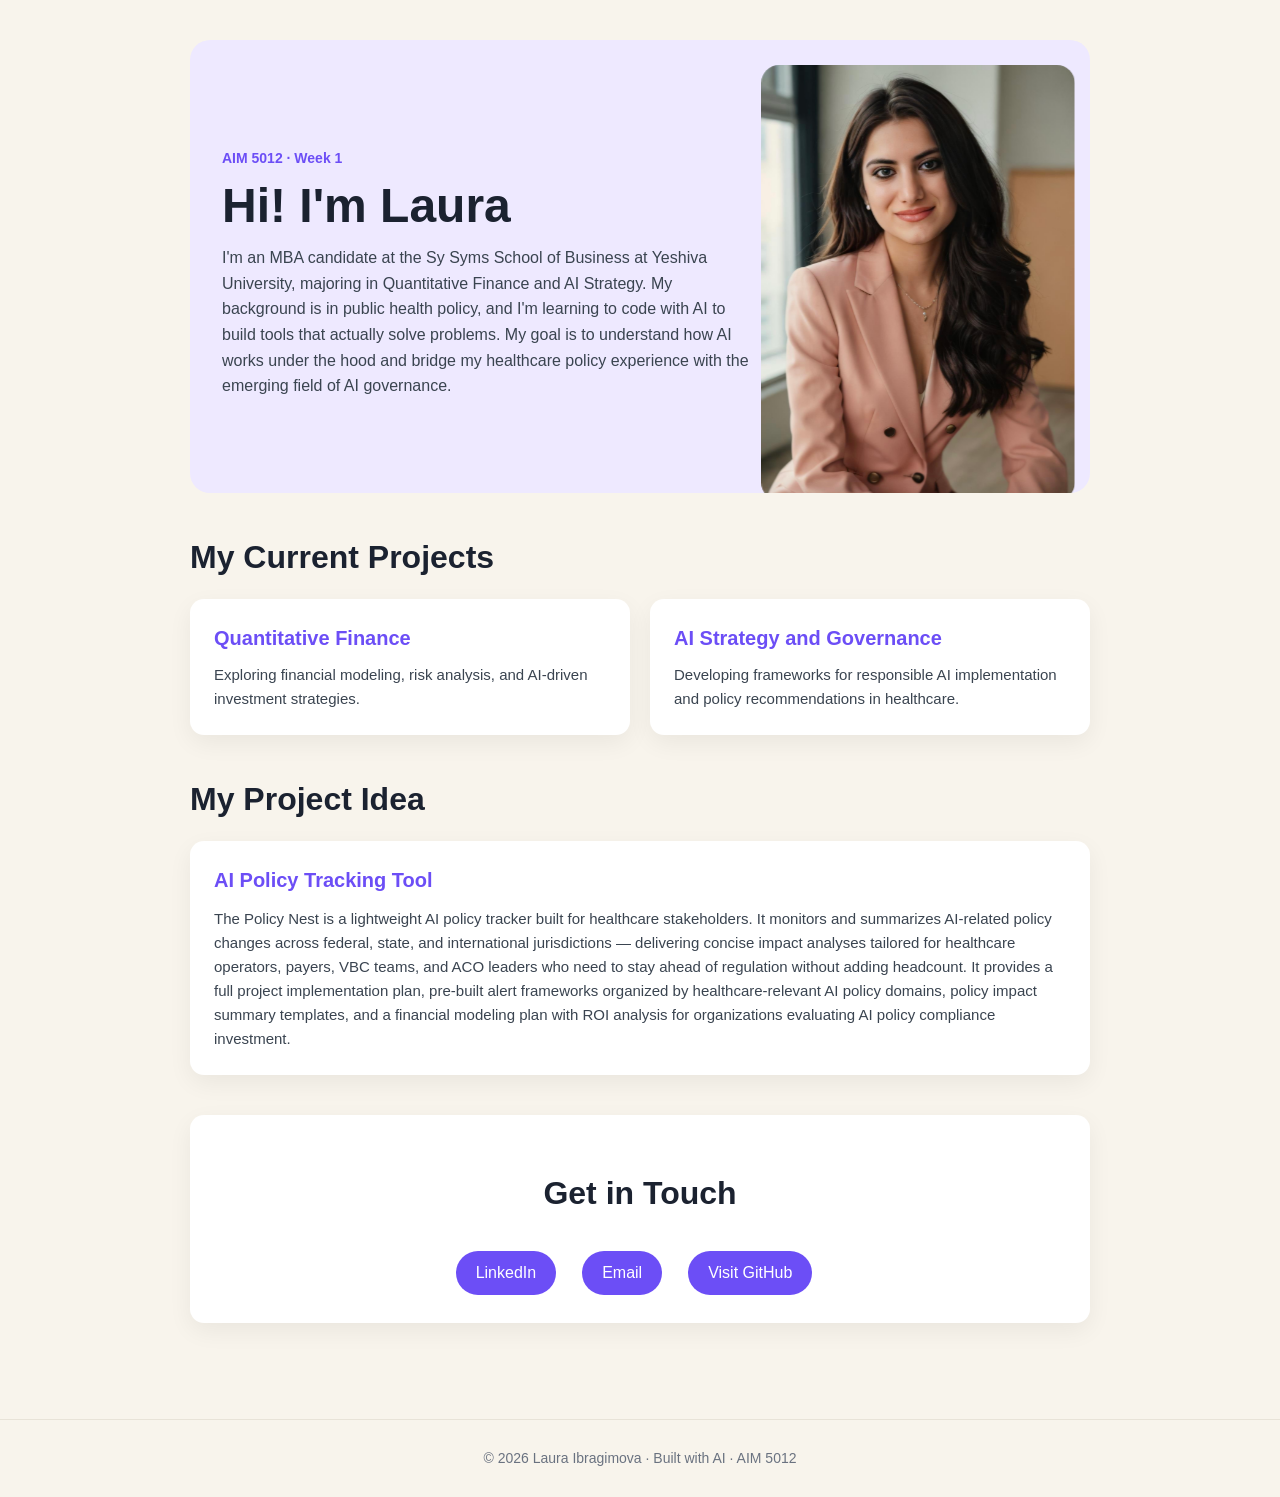
==== index.html @ d230d016 "Polish: HTML structure + responsive CSS + headshot crop Co-authored-by: Copilot <223556219+Copilot@u" ====
<!DOCTYPE html>
<html lang="en">
<head>
  <meta charset="UTF-8" />
  <meta name="viewport" content="width=device-width, initial-scale=1.0" />
  <title>My First AI Coding Page</title>
  <link rel="stylesheet" href="style.css" />
</head>
<body>
  <a class="skip-link" href="#main-content">Skip to main content</a>
  <main id="main-content" class="page">
    <header class="site-header">
      <section class="hero" aria-labelledby="hero-heading">
        <div class="hero-content">
          <p class="tag">AIM 5012 · Week 1</p>
          <h1 id="hero-heading">Hi! I'm Laura</h1>
          <p class="intro">I'm an MBA candidate at the Sy Syms School of Business at Yeshiva University, majoring in Quantitative Finance and AI Strategy. My background is in public health policy, and I'm learning to code with AI to build tools that actually solve problems. My goal is to understand how AI works under the hood and bridge my healthcare policy experience with the emerging field of AI governance.</p>
        </div>
        <img src="IMG_4038.jpg" alt="Laura's headshot" class="headshot" />
      </section>
    </header>

    <section class="projects" aria-labelledby="projects-heading">
      <h2 id="projects-heading">My Current Projects</h2>
      <div class="projects-grid">
        <div class="project-card">
          <h3>Quantitative Finance</h3>
          <p>Exploring financial modeling, risk analysis, and AI-driven investment strategies.</p>
        </div>
        <div class="project-card">
          <h3>AI Strategy and Governance</h3>
          <p>Developing frameworks for responsible AI implementation and policy recommendations in healthcare.</p>
        </div>
      </div>
    </section>

    <section class="idea" aria-labelledby="idea-heading">
      <h2 id="idea-heading">My Project Idea</h2>
      <div class="idea-box">
        <h3>AI Policy Tracking Tool</h3>
        <p>The Policy Nest is a lightweight AI policy tracker built for healthcare stakeholders. It monitors and summarizes AI-related policy changes across federal, state, and international jurisdictions — delivering concise impact analyses tailored for healthcare operators, payers, VBC teams, and ACO leaders who need to stay ahead of regulation without adding headcount.

It provides a full project implementation plan, pre-built alert frameworks organized by healthcare-relevant AI policy domains, policy impact summary templates, and a financial modeling plan with ROI analysis for organizations evaluating AI policy compliance investment.</p>
      </div>
    </section>

    <section class="contact" aria-labelledby="contact-heading">
      <h2 id="contact-heading">Get in Touch</h2>
      <div class="contact-buttons">
        <a class="button" href="https://www.linkedin.com/in/laura-ibragimova/" target="_blank" rel="noopener noreferrer" aria-label="LinkedIn profile (opens in new tab)">LinkedIn</a>
        <a class="button" href="mailto:Libragimova12@gmail.com" aria-label="Send email">Email</a>
        <a class="button" href="https://github.com/" target="_blank" rel="noopener noreferrer" aria-label="GitHub (opens in new tab)">Visit GitHub</a>
      </div>
    </section>
  </main>

  <footer class="footer" role="contentinfo">
    <p>&copy; 2026 Laura Ibragimova &middot; Built with AI &middot; AIM 5012</p>
  </footer>
</body>
</html>
---- style.css ----
:root {
  --bg: #f8f4ec;
  --page-max: 900px;
  --text: #1b2230;
  --muted: #6a7280;
  --accent: #6c4ef6;
  --accent-strong: #5a3fd4;
}

/* Base */
body {
  margin: 0;
  font-family: -apple-system, BlinkMacSystemFont, "Segoe UI", Roboto, "Helvetica Neue", Arial, sans-serif;
  background: var(--bg);
  color: var(--text);
  line-height: 1.5;
  -webkit-font-smoothing: antialiased;
}

/* Skip link for keyboard users */
.skip-link {
  position: absolute;
  left: -9999px;
  top: auto;
  width: 1px;
  height: 1px;
  overflow: hidden;
}
.skip-link:focus {
  left: 16px;
  top: 16px;
  width: auto;
  height: auto;
  padding: 8px 12px;
  background: white;
  border-radius: 6px;
  box-shadow: 0 4px 12px rgba(0,0,0,0.08);
  z-index: 1000;
}

.page {
  max-width: var(--page-max);
  margin: 0 auto;
  padding: 40px 20px;
}

/* Hero */
.hero {
  background: #eee9ff;
  padding: 32px;
  border-radius: 20px;
  display: flex;
  gap: 28px;
  align-items: center;
  overflow: hidden;
}

.hero-content {
  flex: 1;
  min-width: 0;
}

.headshot {
  width: 280px;
  max-width: 35%;
  height: auto;
  border-radius: 16px;
  object-fit: cover;
  object-position: center 18%;
  flex-shrink: 0;
  transform: scale(1.12);
  transform-origin: center 15%;
  will-change: transform;
}

.tag {
  color: var(--accent);
  font-weight: 700;
  margin-bottom: 12px;
  font-size: 14px;
}

h1 {
  font-size: clamp(28px, 5vw, 48px);
  margin: 0 0 14px 0;
  line-height: 1.05;
}

.intro {
  font-size: 16px;
  line-height: 1.6;
  color: #3a4450;
  margin: 0;
}

/* Buttons */
.button {
  display: inline-block;
  margin-top: 16px;
  margin-right: 12px;
  padding: 10px 20px;
  background: var(--accent);
  color: white;
  text-decoration: none;
  border-radius: 999px;
  transition: background 0.18s ease, transform 0.12s ease;
}

.button:hover,
.button:focus {
  background: var(--accent-strong);
  transform: translateY(-2px);
}

.button:focus {
  outline: 3px solid rgba(108,78,246,0.18);
  outline-offset: 4px;
}

/* Cards */
.card,
.project-card,
.idea-box,
.contact {
  background: white;
  padding: 24px;
  border-radius: 14px;
  box-shadow: 0 8px 24px rgba(0, 0, 0, 0.06);
}

.projects {
  margin-top: 40px;
}

.projects h2,
.idea h2,
.contact h2 {
  font-size: clamp(20px, 3.2vw, 32px);
  margin-bottom: 18px;
  color: var(--text);
}

.projects-grid {
  display: grid;
  grid-template-columns: repeat(2, 1fr);
  gap: 20px;
  margin-bottom: 40px;
}

.project-card {
  transition: transform 0.22s ease, box-shadow 0.22s ease;
}

.project-card:hover {
  transform: translateY(-6px);
  box-shadow: 0 14px 36px rgba(0,0,0,0.08);
}

.project-card h3 {
  font-size: 20px;
  margin-top: 0;
  margin-bottom: 10px;
  color: var(--accent);
}

.project-card p,
.idea-box p {
  font-size: 15px;
  line-height: 1.6;
  color: #3a4450;
  margin: 0;
}

.idea {
  margin-top: 40px;
}

.idea-box h3 {
  font-size: 20px;
  margin-top: 0;
  margin-bottom: 12px;
  color: var(--accent);
}

.contact {
  margin-top: 40px;
  text-align: center;
  padding: 28px;
}

.contact-buttons {
  display: flex;
  gap: 14px;
  justify-content: center;
  flex-wrap: wrap;
}

.footer {
  margin-top: 56px;
  padding: 28px 20px;
  text-align: center;
  background: var(--bg);
  border-top: 1px solid #e8e3d8;
}

.footer p {
  margin: 0;
  font-size: 14px;
  color: var(--muted);
}

/* Accessibility helpers */
.sr-only {
  position: absolute;
  left: -9999px;
  width: 1px;
  height: 1px;
  overflow: hidden;
}

/* Responsive adjustments */
@media (max-width: 980px) {
  .headshot {
    max-width: 220px;
  }
}

@media (max-width: 768px) {
  .hero {
    flex-direction: column;
    gap: 20px;
    padding: 24px;
  }

  .headshot {
    width: 100%;
    max-width: 280px;
    height: auto;
    margin: 0 auto;
  }

  .projects-grid {
    grid-template-columns: 1fr;
  }

  .contact-buttons {
    flex-direction: column;
  }

  .button {
    width: 100%;
    text-align: center;
    margin-right: 0;
  }

  .page {
    padding: 28px 16px;
  }
}
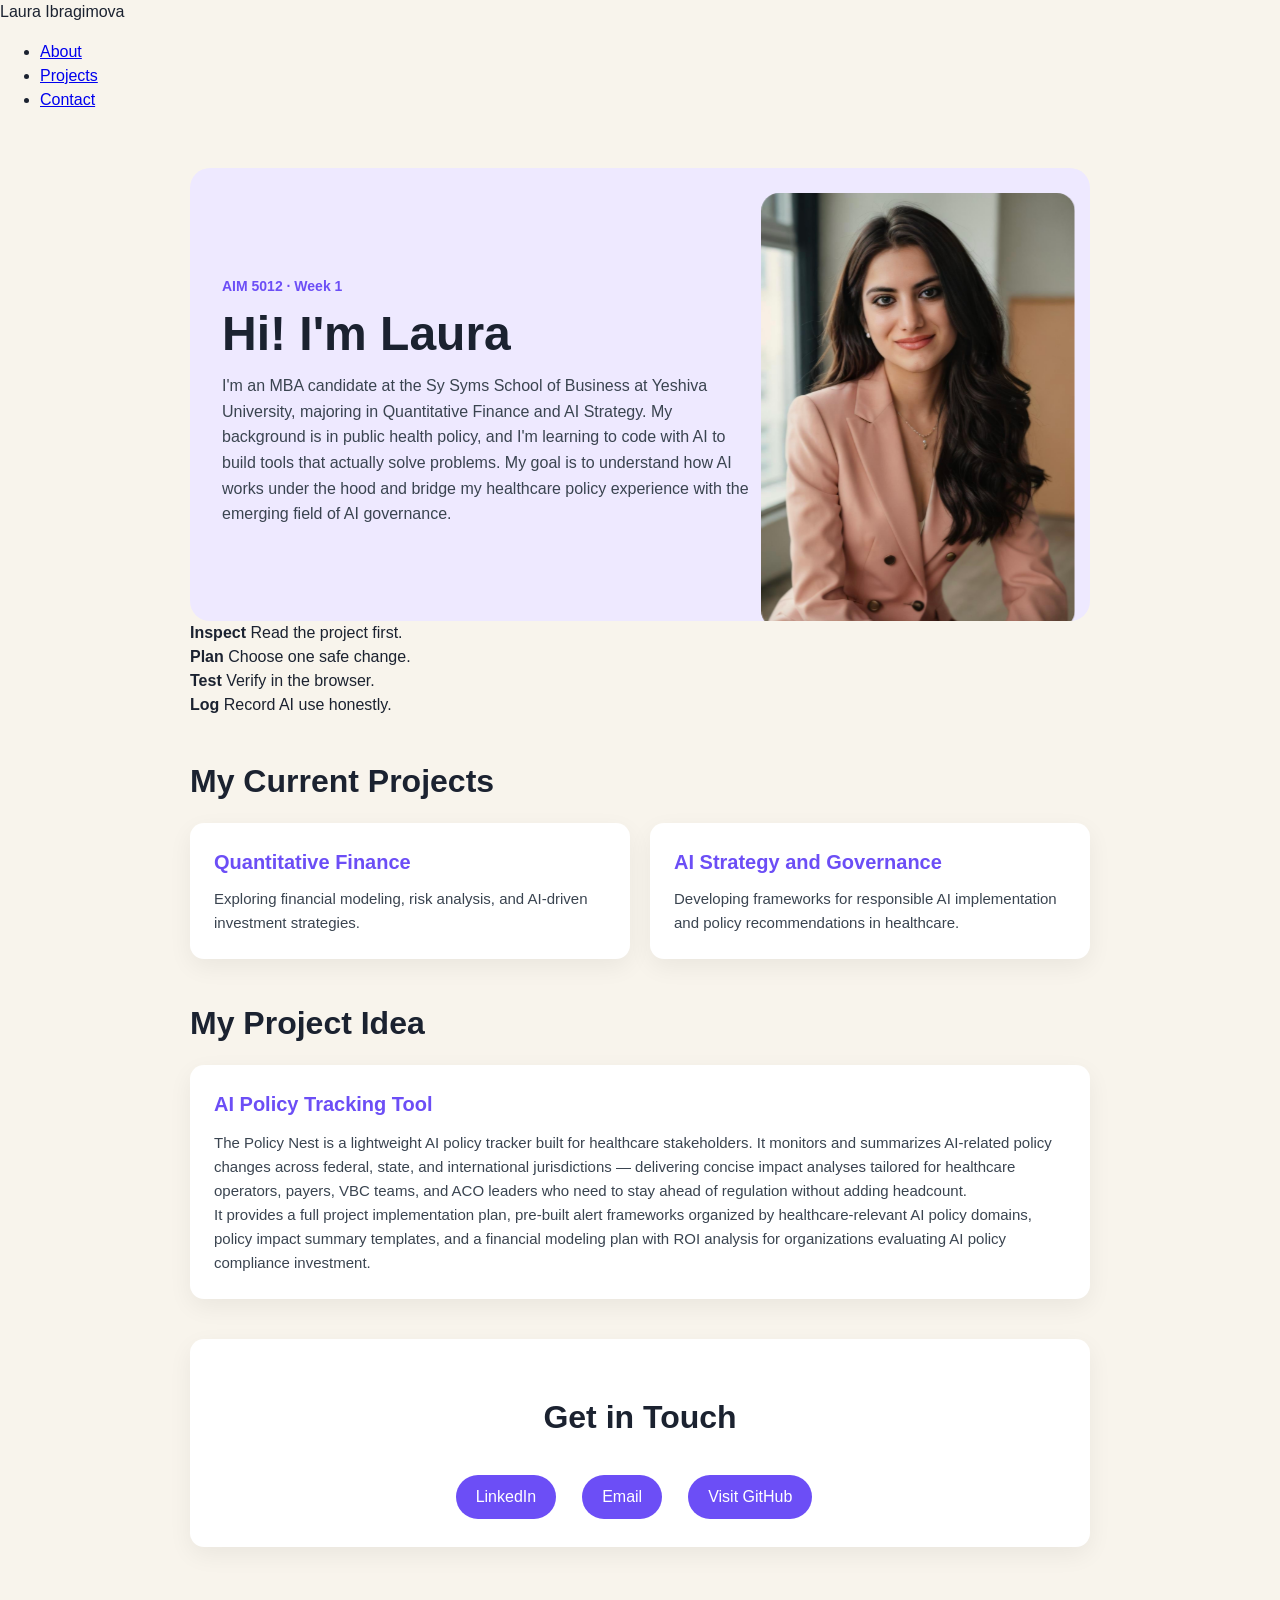
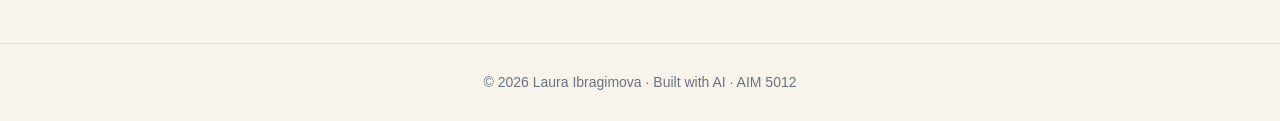
==== commit 8e8034ce: "Add nav, section IDs, workflow strip, fix GitHub link" ====
--- a/index.html
+++ b/index.html
@@ -8,9 +8,19 @@
 </head>
 <body>
   <a class="skip-link" href="#main-content">Skip to main content</a>
+
+  <nav class="site-nav" aria-label="Main navigation">
+    <span class="nav-name">Laura Ibragimova</span>
+    <ul class="nav-links">
+      <li><a href="#about">About</a></li>
+      <li><a href="#projects">Projects</a></li>
+      <li><a href="#contact">Contact</a></li>
+    </ul>
+  </nav>
+
   <main id="main-content" class="page">
     <header class="site-header">
-      <section class="hero" aria-labelledby="hero-heading">
+      <section class="hero" id="about" aria-labelledby="hero-heading">
         <div class="hero-content">
           <p class="tag">AIM 5012 · Week 1</p>
           <h1 id="hero-heading">Hi! I'm Laura</h1>
@@ -20,7 +30,26 @@
       </section>
     </header>
 
-    <section class="projects" aria-labelledby="projects-heading">
+    <section class="workflow-strip" aria-label="Course workflow">
+      <div class="workflow-step">
+        <strong>Inspect</strong>
+        <span>Read the project first.</span>
+      </div>
+      <div class="workflow-step">
+        <strong>Plan</strong>
+        <span>Choose one safe change.</span>
+      </div>
+      <div class="workflow-step">
+        <strong>Test</strong>
+        <span>Verify in the browser.</span>
+      </div>
+      <div class="workflow-step">
+        <strong>Log</strong>
+        <span>Record AI use honestly.</span>
+      </div>
+    </section>
+
+    <section class="projects" id="projects" aria-labelledby="projects-heading">
       <h2 id="projects-heading">My Current Projects</h2>
       <div class="projects-grid">
         <div class="project-card">
@@ -38,18 +67,17 @@
       <h2 id="idea-heading">My Project Idea</h2>
       <div class="idea-box">
         <h3>AI Policy Tracking Tool</h3>
-        <p>The Policy Nest is a lightweight AI policy tracker built for healthcare stakeholders. It monitors and summarizes AI-related policy changes across federal, state, and international jurisdictions — delivering concise impact analyses tailored for healthcare operators, payers, VBC teams, and ACO leaders who need to stay ahead of regulation without adding headcount.
-
-It provides a full project implementation plan, pre-built alert frameworks organized by healthcare-relevant AI policy domains, policy impact summary templates, and a financial modeling plan with ROI analysis for organizations evaluating AI policy compliance investment.</p>
+        <p>The Policy Nest is a lightweight AI policy tracker built for healthcare stakeholders. It monitors and summarizes AI-related policy changes across federal, state, and international jurisdictions — delivering concise impact analyses tailored for healthcare operators, payers, VBC teams, and ACO leaders who need to stay ahead of regulation without adding headcount.</p>
+        <p>It provides a full project implementation plan, pre-built alert frameworks organized by healthcare-relevant AI policy domains, policy impact summary templates, and a financial modeling plan with ROI analysis for organizations evaluating AI policy compliance investment.</p>
       </div>
     </section>
 
-    <section class="contact" aria-labelledby="contact-heading">
+    <section class="contact" id="contact" aria-labelledby="contact-heading">
       <h2 id="contact-heading">Get in Touch</h2>
       <div class="contact-buttons">
         <a class="button" href="https://www.linkedin.com/in/laura-ibragimova/" target="_blank" rel="noopener noreferrer" aria-label="LinkedIn profile (opens in new tab)">LinkedIn</a>
         <a class="button" href="mailto:Libragimova12@gmail.com" aria-label="Send email">Email</a>
-        <a class="button" href="https://github.com/" target="_blank" rel="noopener noreferrer" aria-label="GitHub (opens in new tab)">Visit GitHub</a>
+        <a class="button" href="https://github.com/LauraIbragimova" target="_blank" rel="noopener noreferrer" aria-label="GitHub profile (opens in new tab)">Visit GitHub</a>
       </div>
     </section>
   </main>
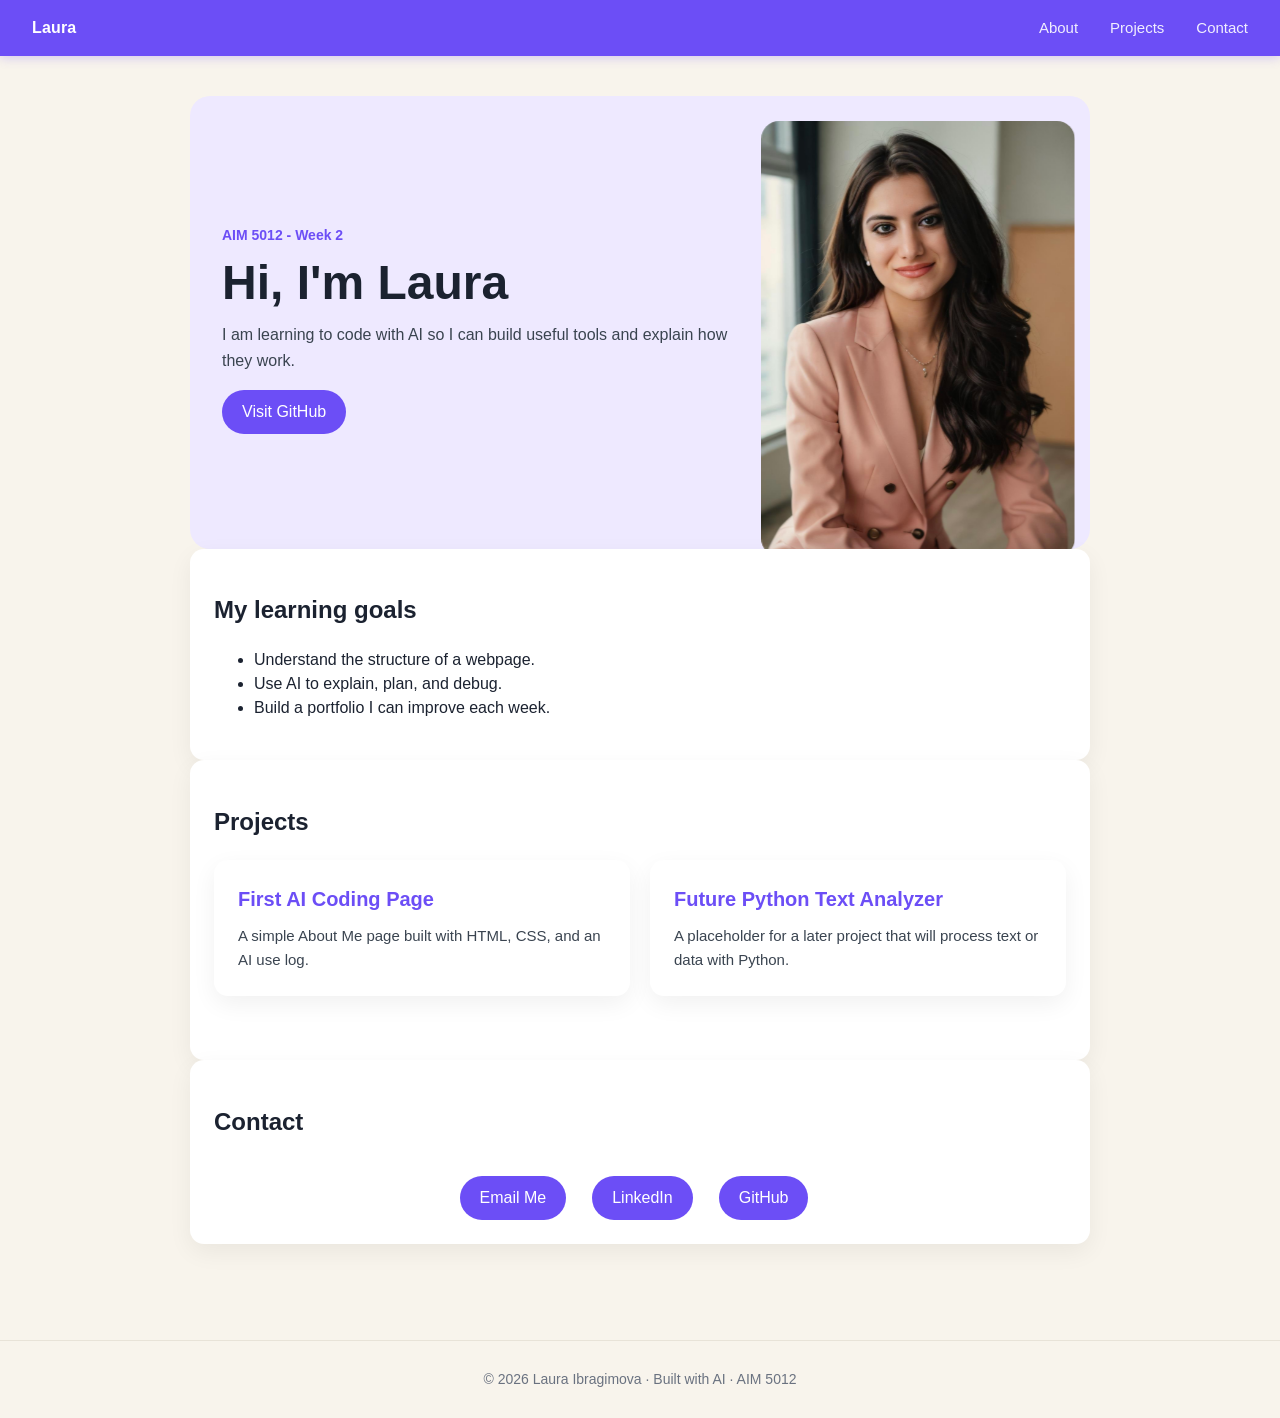
==== commit 1573a533: "Copy week2-original index.html to root for GitHub Pages" ====
--- a/index.html
+++ b/index.html
@@ -3,14 +3,13 @@
 <head>
   <meta charset="UTF-8" />
   <meta name="viewport" content="width=device-width, initial-scale=1.0" />
-  <title>My First AI Coding Page</title>
+  <title>My Portfolio Starter</title>
   <link rel="stylesheet" href="style.css" />
 </head>
 <body>
-  <a class="skip-link" href="#main-content">Skip to main content</a>
 
-  <nav class="site-nav" aria-label="Main navigation">
-    <span class="nav-name">Laura Ibragimova</span>
+  <nav class="site-nav">
+    <span class="nav-name">Laura</span>
     <ul class="nav-links">
       <li><a href="#about">About</a></li>
       <li><a href="#projects">Projects</a></li>
@@ -18,72 +17,67 @@
     </ul>
   </nav>
 
-  <main id="main-content" class="page">
-    <header class="site-header">
-      <section class="hero" id="about" aria-labelledby="hero-heading">
-        <div class="hero-content">
-          <p class="tag">AIM 5012 · Week 1</p>
-          <h1 id="hero-heading">Hi! I'm Laura</h1>
-          <p class="intro">I'm an MBA candidate at the Sy Syms School of Business at Yeshiva University, majoring in Quantitative Finance and AI Strategy. My background is in public health policy, and I'm learning to code with AI to build tools that actually solve problems. My goal is to understand how AI works under the hood and bridge my healthcare policy experience with the emerging field of AI governance.</p>
-        </div>
-        <img src="IMG_4038.jpg" alt="Laura's headshot" class="headshot" />
-      </section>
-    </header>
+  <main class="page">
 
-    <section class="workflow-strip" aria-label="Course workflow">
-      <div class="workflow-step">
-        <strong>Inspect</strong>
-        <span>Read the project first.</span>
+    <section class="hero" id="about">
+      <div class="hero-text">
+        <p class="tag">AIM 5012 - Week 2</p>
+        <h1>Hi, I'm Laura</h1>
+        <p class="intro">I am learning to code with AI so I can build useful tools and explain how they work.</p>
+        <a class="button" href="https://github.com/LauraIbragimova" target="_blank">Visit GitHub</a>
       </div>
-      <div class="workflow-step">
-        <strong>Plan</strong>
-        <span>Choose one safe change.</span>
-      </div>
-      <div class="workflow-step">
-        <strong>Test</strong>
-        <span>Verify in the browser.</span>
-      </div>
-      <div class="workflow-step">
-        <strong>Log</strong>
-        <span>Record AI use honestly.</span>
+      <img
+        src="IMG_4038.jpg"
+        alt="Laura Ibragimova, MBA candidate in Quantitative Finance and AI Strategy"
+        class="headshot"
+      />
+    </section>
+
+    <section class="card">
+      <h2>My learning goals</h2>
+      <ul>
+        <li>Understand the structure of a webpage.</li>
+        <li>Use AI to explain, plan, and debug.</li>
+        <li>Build a portfolio I can improve each week.</li>
+      </ul>
+    </section>
+
+    <section class="card" id="projects">
+      <h2>Projects</h2>
+
+      <div class="projects-grid">
+
+        <!-- Card 1 starts here -->
+        <article class="project-card">
+          <h3>First AI Coding Page</h3>
+          <p>A simple About Me page built with HTML, CSS, and an AI use log.</p>
+        </article>
+        <!-- Card 1 ends here -->
+
+        <!-- Card 2 starts here -->
+        <article class="project-card">
+          <h3>Future Python Text Analyzer</h3>
+          <p>A placeholder for a later project that will process text or data with Python.</p>
+        </article>
+        <!-- Card 2 ends here -->
+
       </div>
     </section>
 
-    <section class="projects" id="projects" aria-labelledby="projects-heading">
-      <h2 id="projects-heading">My Current Projects</h2>
-      <div class="projects-grid">
-        <div class="project-card">
-          <h3>Quantitative Finance</h3>
-          <p>Exploring financial modeling, risk analysis, and AI-driven investment strategies.</p>
-        </div>
-        <div class="project-card">
-          <h3>AI Strategy and Governance</h3>
-          <p>Developing frameworks for responsible AI implementation and policy recommendations in healthcare.</p>
-        </div>
+    <section class="card" id="contact">
+      <h2>Contact</h2>
+      <div class="contact-buttons">
+        <a class="button" href="mailto:libragimova12@gmail.com">Email Me</a>
+        <a class="button" href="https://www.linkedin.com/in/laura-ibragimova/" target="_blank">LinkedIn</a>
+        <a class="button" href="https://github.com/LauraIbragimova" target="_blank">GitHub</a>
       </div>
     </section>
 
-    <section class="idea" aria-labelledby="idea-heading">
-      <h2 id="idea-heading">My Project Idea</h2>
-      <div class="idea-box">
-        <h3>AI Policy Tracking Tool</h3>
-        <p>The Policy Nest is a lightweight AI policy tracker built for healthcare stakeholders. It monitors and summarizes AI-related policy changes across federal, state, and international jurisdictions — delivering concise impact analyses tailored for healthcare operators, payers, VBC teams, and ACO leaders who need to stay ahead of regulation without adding headcount.</p>
-        <p>It provides a full project implementation plan, pre-built alert frameworks organized by healthcare-relevant AI policy domains, policy impact summary templates, and a financial modeling plan with ROI analysis for organizations evaluating AI policy compliance investment.</p>
-      </div>
-    </section>
-
-    <section class="contact" id="contact" aria-labelledby="contact-heading">
-      <h2 id="contact-heading">Get in Touch</h2>
-      <div class="contact-buttons">
-        <a class="button" href="https://www.linkedin.com/in/laura-ibragimova/" target="_blank" rel="noopener noreferrer" aria-label="LinkedIn profile (opens in new tab)">LinkedIn</a>
-        <a class="button" href="mailto:Libragimova12@gmail.com" aria-label="Send email">Email</a>
-        <a class="button" href="https://github.com/LauraIbragimova" target="_blank" rel="noopener noreferrer" aria-label="GitHub profile (opens in new tab)">Visit GitHub</a>
-      </div>
-    </section>
   </main>
 
-  <footer class="footer" role="contentinfo">
+  <footer class="footer">
     <p>&copy; 2026 Laura Ibragimova &middot; Built with AI &middot; AIM 5012</p>
   </footer>
+
 </body>
 </html>
--- a/style.css
+++ b/style.css
@@ -5,6 +5,8 @@
   --muted: #6a7280;
   --accent: #6c4ef6;
   --accent-strong: #5a3fd4;
+  --nav-bg: #6c4ef6;
+  --nav-text: #ffffff;
 }
 
 /* Base */
@@ -38,6 +40,54 @@
   z-index: 1000;
 }
 
+/* ── Navigation Bar ── */
+.site-nav {
+  background: var(--nav-bg);
+  width: 100%;
+  display: flex;
+  align-items: center;
+  justify-content: space-between;
+  padding: 0 32px;
+  height: 56px;
+  box-sizing: border-box;
+  position: sticky;
+  top: 0;
+  z-index: 100;
+  box-shadow: 0 2px 10px rgba(108,78,246,0.25);
+}
+
+.nav-name {
+  color: var(--nav-text);
+  font-weight: 700;
+  font-size: 16px;
+  letter-spacing: 0.01em;
+}
+
+.nav-links {
+  list-style: none;
+  margin: 0;
+  padding: 0;
+  display: flex;
+  gap: 32px;
+}
+
+.nav-links a {
+  color: var(--nav-text);
+  text-decoration: none;
+  font-size: 15px;
+  font-weight: 500;
+  opacity: 0.9;
+  transition: opacity 0.15s ease;
+}
+
+.nav-links a:hover,
+.nav-links a:focus {
+  opacity: 1;
+  text-decoration: underline;
+  text-underline-offset: 3px;
+}
+
+/* ── Page Layout ── */
 .page {
   max-width: var(--page-max);
   margin: 0 auto;
@@ -93,6 +143,48 @@
   margin: 0;
 }
 
+/* ── Workflow Strip ── */
+.workflow-strip {
+  display: flex;
+  flex-direction: row;
+  gap: 0;
+  margin-top: 24px;
+  border-radius: 14px;
+  overflow: hidden;
+  box-shadow: 0 4px 16px rgba(0,0,0,0.07);
+}
+
+.workflow-step {
+  flex: 1;
+  display: flex;
+  flex-direction: column;
+  align-items: center;
+  justify-content: center;
+  padding: 18px 12px;
+  background: white;
+  border-right: 1px solid #ede9f8;
+  text-align: center;
+}
+
+.workflow-step:last-child {
+  border-right: none;
+}
+
+.workflow-step strong {
+  font-size: 14px;
+  font-weight: 700;
+  color: var(--accent);
+  margin-bottom: 4px;
+  text-transform: uppercase;
+  letter-spacing: 0.04em;
+}
+
+.workflow-step span {
+  font-size: 13px;
+  color: var(--muted);
+  line-height: 1.4;
+}
+
 /* Buttons */
 .button {
   display: inline-block;
@@ -226,6 +318,20 @@
 }
 
 @media (max-width: 768px) {
+  .site-nav {
+    padding: 0 16px;
+    height: auto;
+    flex-direction: column;
+    align-items: flex-start;
+    gap: 8px;
+    padding-top: 12px;
+    padding-bottom: 12px;
+  }
+
+  .nav-links {
+    gap: 20px;
+  }
+
   .hero {
     flex-direction: column;
     gap: 20px;
@@ -239,6 +345,20 @@
     margin: 0 auto;
   }
 
+  .workflow-strip {
+    flex-direction: column;
+    border-radius: 14px;
+  }
+
+  .workflow-step {
+    border-right: none;
+    border-bottom: 1px solid #ede9f8;
+  }
+
+  .workflow-step:last-child {
+    border-bottom: none;
+  }
+
   .projects-grid {
     grid-template-columns: 1fr;
   }
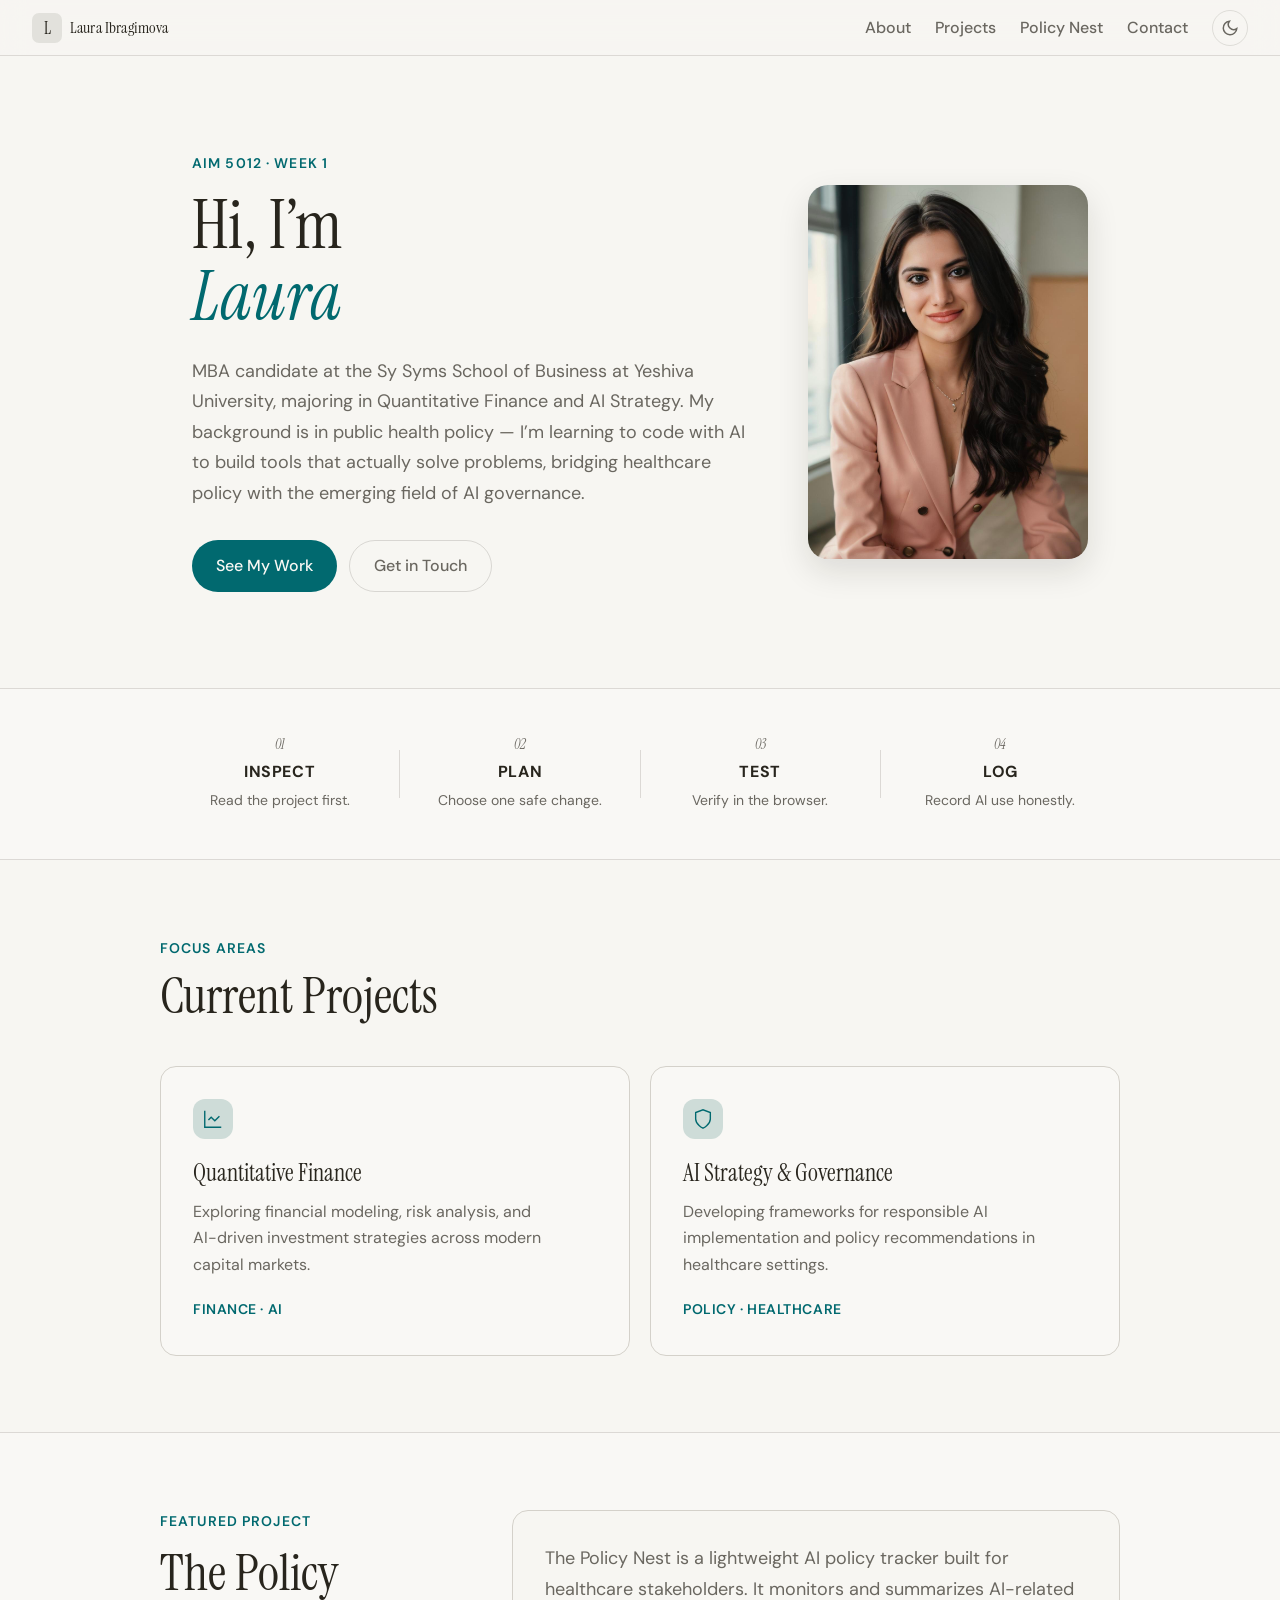
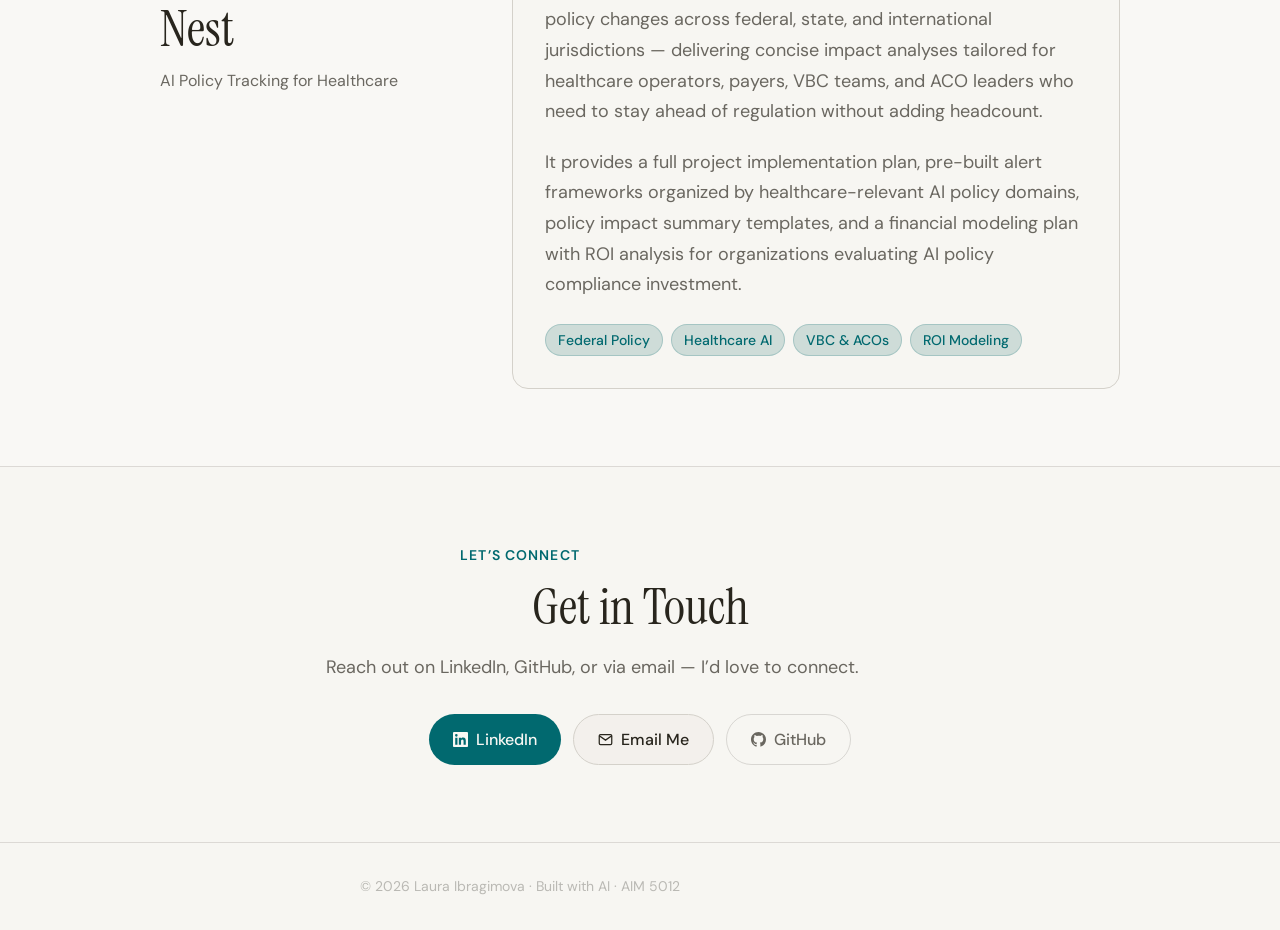
==== commit 54e3bbc8: "Apply SKILL.md design system: Instrument Serif + DM Sans, teal Nexus palette, dark mode, fluid type," ====
--- a/index.html
+++ b/index.html
@@ -3,81 +3,185 @@
 <head>
   <meta charset="UTF-8" />
   <meta name="viewport" content="width=device-width, initial-scale=1.0" />
-  <title>My Portfolio Starter</title>
+  <title>Laura Ibragimova — AI Strategy & Healthcare Policy</title>
+  <meta name="description" content="MBA candidate at Sy Syms School of Business, Yeshiva University. Specializing in Quantitative Finance, AI Strategy, and Healthcare Policy." />
+  <meta property="og:title" content="Laura Ibragimova — AI Strategy & Healthcare Policy" />
+  <meta property="og:description" content="Building tools that bridge healthcare policy and AI governance." />
+
+  <link rel="preconnect" href="https://fonts.googleapis.com">
+  <link rel="preconnect" href="https://fonts.gstatic.com" crossorigin>
+  <link href="https://fonts.googleapis.com/css2?family=Instrument+Serif:ital@0;1&family=DM+Sans:ital,opsz,wght@0,9..40,300..700;1,9..40,300..400&display=swap" rel="stylesheet">
+
   <link rel="stylesheet" href="style.css" />
 </head>
 <body>
+  <a class="skip-link" href="#main-content">Skip to main content</a>
 
-  <nav class="site-nav">
-    <span class="nav-name">Laura</span>
-    <ul class="nav-links">
-      <li><a href="#about">About</a></li>
-      <li><a href="#projects">Projects</a></li>
-      <li><a href="#contact">Contact</a></li>
-    </ul>
+  <nav class="site-nav" aria-label="Main navigation">
+    <a href="#about" class="nav-logo" aria-label="Laura Ibragimova — home">
+      <svg width="30" height="30" viewBox="0 0 30 30" fill="none" aria-hidden="true">
+        <rect width="30" height="30" rx="7" fill="currentColor" opacity="0.1"/>
+        <text x="15" y="21" text-anchor="middle" font-family="Instrument Serif, Georgia, serif" font-size="17" fill="currentColor">L</text>
+      </svg>
+      <span class="nav-name">Laura Ibragimova</span>
+    </a>
+    <div class="nav-right">
+      <ul class="nav-links" role="list">
+        <li><a href="#about">About</a></li>
+        <li><a href="#projects">Projects</a></li>
+        <li><a href="#idea">Policy Nest</a></li>
+        <li><a href="#contact">Contact</a></li>
+      </ul>
+      <button class="theme-toggle" data-theme-toggle aria-label="Switch to dark mode" title="Toggle theme">
+        <svg width="18" height="18" viewBox="0 0 24 24" fill="none" stroke="currentColor" stroke-width="2"><circle cx="12" cy="12" r="5"/><path d="M12 1v2M12 21v2M4.22 4.22l1.42 1.42M18.36 18.36l1.42 1.42M1 12h2M21 12h2M4.22 19.78l1.42-1.42M18.36 5.64l1.42-1.42"/></svg>
+      </button>
+    </div>
   </nav>
 
-  <main class="page">
+  <main id="main-content">
 
-    <section class="hero" id="about">
-      <div class="hero-text">
-        <p class="tag">AIM 5012 - Week 2</p>
-        <h1>Hi, I'm Laura</h1>
-        <p class="intro">I am learning to code with AI so I can build useful tools and explain how they work.</p>
-        <a class="button" href="https://github.com/LauraIbragimova" target="_blank">Visit GitHub</a>
+    <header class="hero-section" id="about" aria-labelledby="hero-heading">
+      <div class="hero-inner">
+        <div class="hero-content">
+          <p class="eyebrow">AIM 5012 &middot; Week 1</p>
+          <h1 id="hero-heading">Hi, I&rsquo;m<br><em>Laura</em></h1>
+          <p class="hero-lead">MBA candidate at the Sy Syms School of Business at Yeshiva University, majoring in Quantitative Finance and AI Strategy. My background is in public health policy &mdash; I&rsquo;m learning to code with AI to build tools that actually solve problems, bridging healthcare policy with the emerging field of AI governance.</p>
+          <div class="hero-cta">
+            <a class="btn btn-primary" href="#projects">See My Work</a>
+            <a class="btn btn-ghost" href="#contact">Get in Touch</a>
+          </div>
+        </div>
+        <div class="hero-photo-wrap">
+          <img src="IMG_4038.jpg" alt="Laura Ibragimova" class="headshot" width="300" height="360" loading="eager" />
+        </div>
       </div>
-      <img
-        src="IMG_4038.jpg"
-        alt="Laura Ibragimova, MBA candidate in Quantitative Finance and AI Strategy"
-        class="headshot"
-      />
-    </section>
+    </header>
 
-    <section class="card">
-      <h2>My learning goals</h2>
-      <ul>
-        <li>Understand the structure of a webpage.</li>
-        <li>Use AI to explain, plan, and debug.</li>
-        <li>Build a portfolio I can improve each week.</li>
-      </ul>
-    </section>
-
-    <section class="card" id="projects">
-      <h2>Projects</h2>
-
-      <div class="projects-grid">
-
-        <!-- Card 1 starts here -->
-        <article class="project-card">
-          <h3>First AI Coding Page</h3>
-          <p>A simple About Me page built with HTML, CSS, and an AI use log.</p>
-        </article>
-        <!-- Card 1 ends here -->
-
-        <!-- Card 2 starts here -->
-        <article class="project-card">
-          <h3>Future Python Text Analyzer</h3>
-          <p>A placeholder for a later project that will process text or data with Python.</p>
-        </article>
-        <!-- Card 2 ends here -->
-
+    <section class="workflow-strip" aria-label="Course workflow">
+      <div class="workflow-inner">
+        <div class="workflow-step">
+          <span class="step-num">01</span>
+          <strong>Inspect</strong>
+          <span>Read the project first.</span>
+        </div>
+        <div class="workflow-divider" aria-hidden="true"></div>
+        <div class="workflow-step">
+          <span class="step-num">02</span>
+          <strong>Plan</strong>
+          <span>Choose one safe change.</span>
+        </div>
+        <div class="workflow-divider" aria-hidden="true"></div>
+        <div class="workflow-step">
+          <span class="step-num">03</span>
+          <strong>Test</strong>
+          <span>Verify in the browser.</span>
+        </div>
+        <div class="workflow-divider" aria-hidden="true"></div>
+        <div class="workflow-step">
+          <span class="step-num">04</span>
+          <strong>Log</strong>
+          <span>Record AI use honestly.</span>
+        </div>
       </div>
     </section>
 
-    <section class="card" id="contact">
-      <h2>Contact</h2>
-      <div class="contact-buttons">
-        <a class="button" href="mailto:libragimova12@gmail.com">Email Me</a>
-        <a class="button" href="https://www.linkedin.com/in/laura-ibragimova/" target="_blank">LinkedIn</a>
-        <a class="button" href="https://github.com/LauraIbragimova" target="_blank">GitHub</a>
+    <section class="projects-section" id="projects" aria-labelledby="projects-heading">
+      <div class="section-inner">
+        <div class="section-header">
+          <p class="section-label">Focus Areas</p>
+          <h2 id="projects-heading">Current Projects</h2>
+        </div>
+        <div class="projects-grid">
+          <article class="project-card">
+            <div class="project-icon" aria-hidden="true">
+              <svg width="22" height="22" viewBox="0 0 24 24" fill="none" stroke="currentColor" stroke-width="1.5"><path d="M3 3v18h18"/><path d="m19 9-5 5-4-4-3 3"/></svg>
+            </div>
+            <h3>Quantitative Finance</h3>
+            <p>Exploring financial modeling, risk analysis, and AI-driven investment strategies across modern capital markets.</p>
+            <span class="project-tag">Finance &middot; AI</span>
+          </article>
+          <article class="project-card">
+            <div class="project-icon" aria-hidden="true">
+              <svg width="22" height="22" viewBox="0 0 24 24" fill="none" stroke="currentColor" stroke-width="1.5"><path d="M12 22s8-4 8-10V5l-8-3-8 3v7c0 6 8 10 8 10z"/></svg>
+            </div>
+            <h3>AI Strategy &amp; Governance</h3>
+            <p>Developing frameworks for responsible AI implementation and policy recommendations in healthcare settings.</p>
+            <span class="project-tag">Policy &middot; Healthcare</span>
+          </article>
+        </div>
       </div>
     </section>
 
+    <section class="idea-section" id="idea" aria-labelledby="idea-heading">
+      <div class="idea-inner">
+        <div class="idea-label-col">
+          <p class="section-label">Featured Project</p>
+          <h2 id="idea-heading">The Policy<br>Nest</h2>
+          <p class="idea-subtitle">AI Policy Tracking for Healthcare</p>
+        </div>
+        <div class="idea-body-col">
+          <div class="idea-card">
+            <p>The Policy Nest is a lightweight AI policy tracker built for healthcare stakeholders. It monitors and summarizes AI-related policy changes across federal, state, and international jurisdictions &mdash; delivering concise impact analyses tailored for healthcare operators, payers, VBC teams, and ACO leaders who need to stay ahead of regulation without adding headcount.</p>
+            <p>It provides a full project implementation plan, pre-built alert frameworks organized by healthcare-relevant AI policy domains, policy impact summary templates, and a financial modeling plan with ROI analysis for organizations evaluating AI policy compliance investment.</p>
+            <div class="idea-tags">
+              <span class="idea-chip">Federal Policy</span>
+              <span class="idea-chip">Healthcare AI</span>
+              <span class="idea-chip">VBC &amp; ACOs</span>
+              <span class="idea-chip">ROI Modeling</span>
+            </div>
+          </div>
+        </div>
+      </div>
+    </section>
+
+    <section class="contact-section" id="contact" aria-labelledby="contact-heading">
+      <div class="section-inner contact-inner">
+        <p class="section-label">Let&rsquo;s Connect</p>
+        <h2 id="contact-heading">Get in Touch</h2>
+        <p class="contact-sub">Reach out on LinkedIn, GitHub, or via email &mdash; I&rsquo;d love to connect.</p>
+        <div class="contact-buttons">
+          <a class="btn btn-primary" href="https://www.linkedin.com/in/laura-ibragimova/" target="_blank" rel="noopener noreferrer" aria-label="LinkedIn profile (opens in new tab)">
+            <svg width="15" height="15" viewBox="0 0 24 24" fill="currentColor" aria-hidden="true"><path d="M20.447 20.452h-3.554v-5.569c0-1.328-.027-3.037-1.852-3.037-1.853 0-2.136 1.445-2.136 2.939v5.667H9.351V9h3.414v1.561h.046c.477-.9 1.637-1.85 3.37-1.85 3.601 0 4.267 2.37 4.267 5.455v6.286zM5.337 7.433a2.062 2.062 0 01-2.063-2.065 2.064 2.064 0 112.063 2.065zm1.782 13.019H3.555V9h3.564v11.452zM22.225 0H1.771C.792 0 0 .774 0 1.729v20.542C0 23.227.792 24 1.771 24h20.451C23.2 24 24 23.227 24 22.271V1.729C24 .774 23.2 0 22.222 0h.003z"/></svg>
+            LinkedIn
+          </a>
+          <a class="btn btn-secondary" href="mailto:Libragimova12@gmail.com" aria-label="Send email">
+            <svg width="15" height="15" viewBox="0 0 24 24" fill="none" stroke="currentColor" stroke-width="2" aria-hidden="true"><path d="M4 4h16c1.1 0 2 .9 2 2v12c0 1.1-.9 2-2 2H4c-1.1 0-2-.9-2-2V6c0-1.1.9-2 2-2z"/><polyline points="22,6 12,13 2,6"/></svg>
+            Email Me
+          </a>
+          <a class="btn btn-ghost" href="https://github.com/LauraIbragimova" target="_blank" rel="noopener noreferrer" aria-label="GitHub profile (opens in new tab)">
+            <svg width="15" height="15" viewBox="0 0 24 24" fill="currentColor" aria-hidden="true"><path d="M12 0C5.374 0 0 5.373 0 12c0 5.302 3.438 9.8 8.207 11.387.599.111.793-.261.793-.577v-2.234c-3.338.726-4.033-1.416-4.033-1.416-.546-1.387-1.333-1.756-1.333-1.756-1.089-.745.083-.729.083-.729 1.205.084 1.839 1.237 1.839 1.237 1.07 1.834 2.807 1.304 3.492.997.107-.775.418-1.305.762-1.604-2.665-.305-5.467-1.334-5.467-5.931 0-1.311.469-2.381 1.236-3.221-.124-.303-.535-1.524.117-3.176 0 0 1.008-.322 3.301 1.23A11.509 11.509 0 0112 5.803c1.02.005 2.047.138 3.006.404 2.291-1.552 3.297-1.23 3.297-1.23.653 1.653.242 2.874.118 3.176.77.84 1.235 1.911 1.235 3.221 0 4.609-2.807 5.624-5.479 5.921.43.372.823 1.102.823 2.222v3.293c0 .319.192.694.801.576C20.566 21.797 24 17.3 24 12c0-6.627-5.373-12-12-12z"/></svg>
+            GitHub
+          </a>
+        </div>
+      </div>
+    </section>
   </main>
 
-  <footer class="footer">
-    <p>&copy; 2026 Laura Ibragimova &middot; Built with AI &middot; AIM 5012</p>
+  <footer class="site-footer" role="contentinfo">
+    <div class="footer-inner">
+      <p>&copy; 2026 Laura Ibragimova &middot; Built with AI &middot; AIM 5012</p>
+    </div>
   </footer>
 
+  <script>
+  (function(){
+    var t=document.querySelector('[data-theme-toggle]'),r=document.documentElement;
+    var d=window.matchMedia('(prefers-color-scheme:dark)').matches?'dark':'light';
+    r.setAttribute('data-theme',d);
+    updateIcon(d);
+    if(t) t.addEventListener('click',function(){
+      d=d==='dark'?'light':'dark';
+      r.setAttribute('data-theme',d);
+      updateIcon(d);
+      t.setAttribute('aria-label','Switch to '+(d==='dark'?'light':'dark')+' mode');
+    });
+    function updateIcon(theme){
+      if(!t) return;
+      t.innerHTML=theme==='dark'
+        ?'<svg width="18" height="18" viewBox="0 0 24 24" fill="none" stroke="currentColor" stroke-width="2"><circle cx="12" cy="12" r="5"/><path d="M12 1v2M12 21v2M4.22 4.22l1.42 1.42M18.36 18.36l1.42 1.42M1 12h2M21 12h2M4.22 19.78l1.42-1.42M18.36 5.64l1.42-1.42"/></svg>'
+        :'<svg width="18" height="18" viewBox="0 0 24 24" fill="none" stroke="currentColor" stroke-width="2"><path d="M21 12.79A9 9 0 1 1 11.21 3 7 7 0 0 0 21 12.79z"/></svg>';
+    }
+  })();
+  </script>
 </body>
-</html>
+</html>
--- a/style.css
+++ b/style.css
@@ -1,157 +1,400 @@
-:root {
-  --bg: #f8f4ec;
-  --page-max: 900px;
-  --text: #1b2230;
-  --muted: #6a7280;
-  --accent: #6c4ef6;
-  --accent-strong: #5a3fd4;
-  --nav-bg: #6c4ef6;
-  --nav-text: #ffffff;
-}
-
-/* Base */
+/* Art direction: Personal portfolio — professional, warm, authoritative
+   Palette: warm beige surfaces (Nexus), teal accent (replaces purple)
+   Typography: Instrument Serif (display) + DM Sans (body)
+   Density: balanced — generous hero, tighter sections */
+
+/* ── Design Tokens ── */
+:root, [data-theme="light"] {
+  --font-display: 'Instrument Serif', Georgia, serif;
+  --font-body: 'DM Sans', 'Helvetica Neue', sans-serif;
+
+  /* Type scale */
+  --text-xs:   clamp(0.75rem,  0.7rem  + 0.25vw, 0.875rem);
+  --text-sm:   clamp(0.875rem, 0.8rem  + 0.35vw, 1rem);
+  --text-base: clamp(1rem,     0.95rem + 0.25vw, 1.125rem);
+  --text-lg:   clamp(1.125rem, 1rem    + 0.75vw, 1.5rem);
+  --text-xl:   clamp(1.5rem,   1.2rem  + 1.25vw, 2.25rem);
+  --text-2xl:  clamp(2rem,     1.2rem  + 2.5vw,  3.5rem);
+  --text-3xl:  clamp(2.5rem,   1rem    + 4vw,    5rem);
+
+  /* Spacing */
+  --space-1:  0.25rem;
+  --space-2:  0.5rem;
+  --space-3:  0.75rem;
+  --space-4:  1rem;
+  --space-5:  1.25rem;
+  --space-6:  1.5rem;
+  --space-8:  2rem;
+  --space-10: 2.5rem;
+  --space-12: 3rem;
+  --space-16: 4rem;
+  --space-20: 5rem;
+  --space-24: 6rem;
+
+  /* Surfaces */
+  --color-bg:             #f7f6f2;
+  --color-surface:        #f9f8f5;
+  --color-surface-2:      #fbfbf9;
+  --color-surface-offset: #f3f0ec;
+  --color-divider:        #dcd9d5;
+  --color-border:         #d4d1ca;
+
+  /* Text */
+  --color-text:           #28251d;
+  --color-text-muted:     #6a6760;
+  --color-text-faint:     #bab9b4;
+  --color-text-inverse:   #f9f8f4;
+
+  /* Primary accent — teal */
+  --color-primary:        #01696f;
+  --color-primary-hover:  #0c4e54;
+  --color-primary-active: #0f3638;
+  --color-primary-highlight: #cedcd8;
+
+  /* Radius */
+  --radius-sm:   0.375rem;
+  --radius-md:   0.5rem;
+  --radius-lg:   0.75rem;
+  --radius-xl:   1rem;
+  --radius-2xl:  1.25rem;
+  --radius-full: 9999px;
+
+  /* Shadows */
+  --shadow-sm: 0 1px 2px oklch(0.2 0.01 80 / 0.06);
+  --shadow-md: 0 4px 12px oklch(0.2 0.01 80 / 0.08);
+  --shadow-lg: 0 12px 32px oklch(0.2 0.01 80 / 0.12);
+
+  /* Transitions */
+  --transition: 180ms cubic-bezier(0.16, 1, 0.3, 1);
+
+  /* Layout */
+  --content-default: 960px;
+  --content-narrow:  640px;
+}
+
+/* Dark mode */
+[data-theme="dark"] {
+  --color-bg:             #171614;
+  --color-surface:        #1c1b19;
+  --color-surface-2:      #201f1d;
+  --color-surface-offset: #1d1c1a;
+  --color-divider:        #262523;
+  --color-border:         #393836;
+  --color-text:           #cdccca;
+  --color-text-muted:     #909089;
+  --color-text-faint:     #5a5957;
+  --color-text-inverse:   #2b2a28;
+  --color-primary:        #4f98a3;
+  --color-primary-hover:  #227f8b;
+  --color-primary-active: #1a626b;
+  --color-primary-highlight: #313b3b;
+  --shadow-sm: 0 1px 2px oklch(0 0 0 / 0.2);
+  --shadow-md: 0 4px 12px oklch(0 0 0 / 0.3);
+  --shadow-lg: 0 12px 32px oklch(0 0 0 / 0.4);
+}
+
+@media (prefers-color-scheme: dark) {
+  :root:not([data-theme]) {
+    --color-bg:             #171614;
+    --color-surface:        #1c1b19;
+    --color-surface-2:      #201f1d;
+    --color-surface-offset: #1d1c1a;
+    --color-divider:        #262523;
+    --color-border:         #393836;
+    --color-text:           #cdccca;
+    --color-text-muted:     #909089;
+    --color-text-faint:     #5a5957;
+    --color-text-inverse:   #2b2a28;
+    --color-primary:        #4f98a3;
+    --color-primary-hover:  #227f8b;
+    --color-primary-active: #1a626b;
+    --color-primary-highlight: #313b3b;
+    --shadow-sm: 0 1px 2px oklch(0 0 0 / 0.2);
+    --shadow-md: 0 4px 12px oklch(0 0 0 / 0.3);
+    --shadow-lg: 0 12px 32px oklch(0 0 0 / 0.4);
+  }
+}
+
+/* ── Base Reset ── */
+*, *::before, *::after { box-sizing: border-box; margin: 0; padding: 0; }
+
+html {
+  -webkit-font-smoothing: antialiased;
+  -moz-osx-font-smoothing: grayscale;
+  text-rendering: optimizeLegibility;
+  scroll-behavior: smooth;
+  scroll-padding-top: var(--space-16);
+}
+
 body {
-  margin: 0;
-  font-family: -apple-system, BlinkMacSystemFont, "Segoe UI", Roboto, "Helvetica Neue", Arial, sans-serif;
-  background: var(--bg);
-  color: var(--text);
-  line-height: 1.5;
-  -webkit-font-smoothing: antialiased;
-}
-
-/* Skip link for keyboard users */
+  min-height: 100dvh;
+  font-family: var(--font-body);
+  font-size: var(--text-base);
+  line-height: 1.6;
+  color: var(--color-text);
+  background-color: var(--color-bg);
+  transition: background-color var(--transition), color var(--transition);
+}
+
+img, picture, video, svg { display: block; max-width: 100%; height: auto; }
+ul[role="list"] { list-style: none; }
+input, button, textarea, select { font: inherit; color: inherit; }
+h1, h2, h3, h4, h5, h6 { text-wrap: balance; line-height: 1.15; }
+p, li { text-wrap: pretty; max-width: 72ch; }
+
+::selection {
+  background: oklch(from var(--color-primary) l c h / 0.2);
+  color: var(--color-text);
+}
+
+:focus-visible {
+  outline: 2px solid var(--color-primary);
+  outline-offset: 3px;
+  border-radius: var(--radius-sm);
+}
+
+@media (prefers-reduced-motion: reduce) {
+  *, *::before, *::after {
+    animation-duration: 0.01ms !important;
+    transition-duration: 0.01ms !important;
+    scroll-behavior: auto !important;
+  }
+}
+
+button { cursor: pointer; background: none; border: none; }
+
+a, button, [role="button"] {
+  transition: color var(--transition), background var(--transition),
+              border-color var(--transition), box-shadow var(--transition),
+              opacity var(--transition);
+}
+
+/* ── Skip Link ── */
 .skip-link {
   position: absolute;
   left: -9999px;
-  top: auto;
+  top: var(--space-4);
   width: 1px;
   height: 1px;
   overflow: hidden;
+  z-index: 9999;
 }
 .skip-link:focus {
-  left: 16px;
-  top: 16px;
+  left: var(--space-4);
   width: auto;
   height: auto;
-  padding: 8px 12px;
-  background: white;
-  border-radius: 6px;
-  box-shadow: 0 4px 12px rgba(0,0,0,0.08);
-  z-index: 1000;
-}
-
-/* ── Navigation Bar ── */
+  padding: var(--space-2) var(--space-4);
+  background: var(--color-surface-2);
+  color: var(--color-text);
+  border-radius: var(--radius-md);
+  box-shadow: var(--shadow-md);
+  font-size: var(--text-sm);
+  text-decoration: none;
+}
+
+/* ── Navigation ── */
 .site-nav {
-  background: var(--nav-bg);
-  width: 100%;
-  display: flex;
-  align-items: center;
-  justify-content: space-between;
-  padding: 0 32px;
-  height: 56px;
-  box-sizing: border-box;
   position: sticky;
   top: 0;
   z-index: 100;
-  box-shadow: 0 2px 10px rgba(108,78,246,0.25);
+  width: 100%;
+  background: color-mix(in oklab, var(--color-bg) 90%, transparent);
+  backdrop-filter: blur(12px);
+  -webkit-backdrop-filter: blur(12px);
+  border-bottom: 1px solid var(--color-divider);
+  padding: 0 var(--space-8);
+  height: 56px;
+  display: flex;
+  align-items: center;
+  justify-content: space-between;
+}
+
+.nav-logo {
+  display: flex;
+  align-items: center;
+  gap: var(--space-2);
+  text-decoration: none;
+  color: var(--color-text);
+  font-family: var(--font-display);
+  font-size: var(--text-sm);
 }
 
 .nav-name {
-  color: var(--nav-text);
-  font-weight: 700;
-  font-size: 16px;
+  font-weight: 400;
+  font-size: var(--text-sm);
   letter-spacing: 0.01em;
 }
 
+.nav-right {
+  display: flex;
+  align-items: center;
+  gap: var(--space-6);
+}
+
 .nav-links {
-  list-style: none;
-  margin: 0;
+  display: flex;
+  align-items: center;
+  gap: var(--space-6);
   padding: 0;
-  display: flex;
-  gap: 32px;
 }
 
 .nav-links a {
-  color: var(--nav-text);
+  color: var(--color-text-muted);
   text-decoration: none;
-  font-size: 15px;
+  font-size: var(--text-sm);
   font-weight: 500;
-  opacity: 0.9;
-  transition: opacity 0.15s ease;
 }
 
 .nav-links a:hover,
 .nav-links a:focus {
-  opacity: 1;
-  text-decoration: underline;
-  text-underline-offset: 3px;
-}
-
-/* ── Page Layout ── */
-.page {
-  max-width: var(--page-max);
+  color: var(--color-text);
+}
+
+.theme-toggle {
+  display: flex;
+  align-items: center;
+  justify-content: center;
+  width: 36px;
+  height: 36px;
+  border-radius: var(--radius-full);
+  color: var(--color-text-muted);
+  background: transparent;
+  border: 1px solid oklch(from var(--color-text) l c h / 0.12);
+}
+
+.theme-toggle:hover {
+  color: var(--color-text);
+  background: var(--color-surface-offset);
+}
+
+/* ── Hero ── */
+.hero-section {
+  padding: clamp(var(--space-12), 8vw, var(--space-24)) var(--space-8);
+  max-width: var(--content-default);
   margin: 0 auto;
-  padding: 40px 20px;
-}
-
-/* Hero */
-.hero {
-  background: #eee9ff;
-  padding: 32px;
-  border-radius: 20px;
-  display: flex;
-  gap: 28px;
-  align-items: center;
-  overflow: hidden;
-}
-
-.hero-content {
-  flex: 1;
-  min-width: 0;
+}
+
+.hero-inner {
+  display: grid;
+  grid-template-columns: 1fr auto;
+  gap: var(--space-12);
+  align-items: center;
+}
+
+.eyebrow {
+  font-size: var(--text-xs);
+  font-weight: 600;
+  letter-spacing: 0.08em;
+  text-transform: uppercase;
+  color: var(--color-primary);
+  margin-bottom: var(--space-4);
+}
+
+h1 {
+  font-family: var(--font-display);
+  font-size: var(--text-3xl);
+  font-weight: 400;
+  line-height: 1.05;
+  color: var(--color-text);
+  margin-bottom: var(--space-6);
+}
+
+h1 em {
+  font-style: italic;
+  color: var(--color-primary);
+}
+
+.hero-lead {
+  font-size: var(--text-base);
+  line-height: 1.7;
+  color: var(--color-text-muted);
+  max-width: 56ch;
+  margin-bottom: var(--space-8);
+}
+
+.hero-cta {
+  display: flex;
+  flex-wrap: wrap;
+  gap: var(--space-3);
+}
+
+.hero-photo-wrap {
+  position: relative;
+  flex-shrink: 0;
 }
 
 .headshot {
-  width: 280px;
-  max-width: 35%;
+  width: clamp(180px, 22vw, 280px);
   height: auto;
-  border-radius: 16px;
+  border-radius: var(--radius-2xl);
   object-fit: cover;
-  object-position: center 18%;
-  flex-shrink: 0;
-  transform: scale(1.12);
-  transform-origin: center 15%;
-  will-change: transform;
-}
-
-.tag {
-  color: var(--accent);
-  font-weight: 700;
-  margin-bottom: 12px;
-  font-size: 14px;
-}
-
-h1 {
-  font-size: clamp(28px, 5vw, 48px);
-  margin: 0 0 14px 0;
-  line-height: 1.05;
-}
-
-.intro {
-  font-size: 16px;
-  line-height: 1.6;
-  color: #3a4450;
-  margin: 0;
+  object-position: center 15%;
+  box-shadow: var(--shadow-lg);
+  aspect-ratio: 3/4;
+}
+
+/* ── Buttons ── */
+.btn {
+  display: inline-flex;
+  align-items: center;
+  gap: var(--space-2);
+  padding: var(--space-3) var(--space-6);
+  border-radius: var(--radius-full);
+  font-size: var(--text-sm);
+  font-weight: 500;
+  text-decoration: none;
+  cursor: pointer;
+  white-space: nowrap;
+  min-height: 44px;
+}
+
+.btn-primary {
+  background: var(--color-primary);
+  color: var(--color-text-inverse);
+}
+
+.btn-primary:hover {
+  background: var(--color-primary-hover);
+}
+
+.btn-secondary {
+  background: var(--color-surface-offset);
+  color: var(--color-text);
+  border: 1px solid var(--color-border);
+}
+
+.btn-secondary:hover {
+  background: var(--color-surface-2);
+  border-color: var(--color-text-faint);
+}
+
+.btn-ghost {
+  background: transparent;
+  color: var(--color-text-muted);
+  border: 1px solid oklch(from var(--color-text) l c h / 0.15);
+}
+
+.btn-ghost:hover {
+  color: var(--color-text);
+  border-color: oklch(from var(--color-text) l c h / 0.3);
+  background: var(--color-surface-offset);
 }
 
 /* ── Workflow Strip ── */
 .workflow-strip {
-  display: flex;
-  flex-direction: row;
+  background: var(--color-surface);
+  border-top: 1px solid var(--color-divider);
+  border-bottom: 1px solid var(--color-divider);
+  padding: var(--space-8);
+}
+
+.workflow-inner {
+  max-width: var(--content-default);
+  margin: 0 auto;
+  display: flex;
+  align-items: center;
+  justify-content: center;
   gap: 0;
-  margin-top: 24px;
-  border-radius: 14px;
-  overflow: hidden;
-  box-shadow: 0 4px 16px rgba(0,0,0,0.07);
 }
 
 .workflow-step {
@@ -159,221 +402,325 @@
   display: flex;
   flex-direction: column;
   align-items: center;
-  justify-content: center;
-  padding: 18px 12px;
-  background: white;
-  border-right: 1px solid #ede9f8;
   text-align: center;
-}
-
-.workflow-step:last-child {
-  border-right: none;
+  padding: var(--space-4) var(--space-6);
+  gap: var(--space-1);
+}
+
+.step-num {
+  font-family: var(--font-display);
+  font-size: var(--text-lg);
+  font-style: italic;
+  color: var(--color-primary);
+  line-height: 1;
+  margin-bottom: var(--space-1);
 }
 
 .workflow-step strong {
-  font-size: 14px;
+  font-size: var(--text-sm);
   font-weight: 700;
-  color: var(--accent);
-  margin-bottom: 4px;
+  color: var(--color-text);
+  letter-spacing: 0.04em;
   text-transform: uppercase;
-  letter-spacing: 0.04em;
 }
 
 .workflow-step span {
-  font-size: 13px;
-  color: var(--muted);
-  line-height: 1.4;
-}
-
-/* Buttons */
-.button {
-  display: inline-block;
-  margin-top: 16px;
-  margin-right: 12px;
-  padding: 10px 20px;
-  background: var(--accent);
-  color: white;
-  text-decoration: none;
-  border-radius: 999px;
-  transition: background 0.18s ease, transform 0.12s ease;
-}
-
-.button:hover,
-.button:focus {
-  background: var(--accent-strong);
-  transform: translateY(-2px);
-}
-
-.button:focus {
-  outline: 3px solid rgba(108,78,246,0.18);
-  outline-offset: 4px;
-}
-
-/* Cards */
-.card,
-.project-card,
-.idea-box,
-.contact {
-  background: white;
-  padding: 24px;
-  border-radius: 14px;
-  box-shadow: 0 8px 24px rgba(0, 0, 0, 0.06);
-}
-
-.projects {
-  margin-top: 40px;
-}
-
-.projects h2,
-.idea h2,
-.contact h2 {
-  font-size: clamp(20px, 3.2vw, 32px);
-  margin-bottom: 18px;
-  color: var(--text);
+  font-size: var(--text-xs);
+  color: var(--color-text-muted);
+}
+
+.workflow-divider {
+  width: 1px;
+  height: 48px;
+  background: var(--color-divider);
+  flex-shrink: 0;
+}
+
+/* ── Projects ── */
+.projects-section {
+  padding: clamp(var(--space-12), 6vw, var(--space-20)) var(--space-8);
+}
+
+.section-inner {
+  max-width: var(--content-default);
+  margin: 0 auto;
+}
+
+.section-header {
+  margin-bottom: var(--space-10);
+}
+
+.section-label {
+  font-size: var(--text-xs);
+  font-weight: 600;
+  letter-spacing: 0.08em;
+  text-transform: uppercase;
+  color: var(--color-primary);
+  margin-bottom: var(--space-2);
+}
+
+.section-header h2 {
+  font-family: var(--font-display);
+  font-size: var(--text-2xl);
+  font-weight: 400;
+  color: var(--color-text);
 }
 
 .projects-grid {
   display: grid;
   grid-template-columns: repeat(2, 1fr);
-  gap: 20px;
-  margin-bottom: 40px;
+  gap: var(--space-5);
 }
 
 .project-card {
-  transition: transform 0.22s ease, box-shadow 0.22s ease;
+  background: var(--color-surface);
+  border: 1px solid var(--color-border);
+  border-radius: var(--radius-xl);
+  padding: var(--space-8);
+  transition: transform var(--transition), box-shadow var(--transition);
 }
 
 .project-card:hover {
-  transform: translateY(-6px);
-  box-shadow: 0 14px 36px rgba(0,0,0,0.08);
+  transform: translateY(-4px);
+  box-shadow: var(--shadow-lg);
+}
+
+.project-icon {
+  width: 40px;
+  height: 40px;
+  display: flex;
+  align-items: center;
+  justify-content: center;
+  background: var(--color-primary-highlight);
+  border-radius: var(--radius-lg);
+  color: var(--color-primary);
+  margin-bottom: var(--space-5);
 }
 
 .project-card h3 {
-  font-size: 20px;
-  margin-top: 0;
-  margin-bottom: 10px;
-  color: var(--accent);
-}
-
-.project-card p,
-.idea-box p {
-  font-size: 15px;
-  line-height: 1.6;
-  color: #3a4450;
-  margin: 0;
-}
-
-.idea {
-  margin-top: 40px;
-}
-
-.idea-box h3 {
-  font-size: 20px;
-  margin-top: 0;
-  margin-bottom: 12px;
-  color: var(--accent);
-}
-
-.contact {
-  margin-top: 40px;
+  font-family: var(--font-display);
+  font-size: var(--text-lg);
+  font-weight: 400;
+  color: var(--color-text);
+  margin-bottom: var(--space-3);
+}
+
+.project-card p {
+  font-size: var(--text-sm);
+  line-height: 1.65;
+  color: var(--color-text-muted);
+  margin-bottom: var(--space-4);
+}
+
+.project-tag {
+  font-size: var(--text-xs);
+  font-weight: 600;
+  letter-spacing: 0.04em;
+  color: var(--color-primary);
+  text-transform: uppercase;
+}
+
+/* ── Idea / Policy Nest ── */
+.idea-section {
+  background: var(--color-surface);
+  border-top: 1px solid var(--color-divider);
+  border-bottom: 1px solid var(--color-divider);
+  padding: clamp(var(--space-12), 6vw, var(--space-20)) var(--space-8);
+}
+
+.idea-inner {
+  max-width: var(--content-default);
+  margin: 0 auto;
+  display: grid;
+  grid-template-columns: 1fr 2fr;
+  gap: var(--space-12);
+  align-items: start;
+}
+
+.idea-label-col .section-label {
+  margin-bottom: var(--space-3);
+}
+
+.idea-label-col h2 {
+  font-family: var(--font-display);
+  font-size: var(--text-2xl);
+  font-weight: 400;
+  line-height: 1.1;
+  color: var(--color-text);
+  margin-bottom: var(--space-3);
+}
+
+.idea-subtitle {
+  font-size: var(--text-sm);
+  color: var(--color-text-muted);
+  line-height: 1.5;
+}
+
+.idea-card {
+  background: var(--color-bg);
+  border: 1px solid var(--color-border);
+  border-radius: var(--radius-xl);
+  padding: var(--space-8);
+}
+
+.idea-card p {
+  font-size: var(--text-base);
+  line-height: 1.7;
+  color: var(--color-text-muted);
+  margin-bottom: var(--space-5);
+  max-width: 60ch;
+}
+
+.idea-card p:last-of-type {
+  margin-bottom: var(--space-6);
+}
+
+.idea-tags {
+  display: flex;
+  flex-wrap: wrap;
+  gap: var(--space-2);
+}
+
+.idea-chip {
+  font-size: var(--text-xs);
+  font-weight: 500;
+  padding: var(--space-1) var(--space-3);
+  border-radius: var(--radius-full);
+  background: var(--color-primary-highlight);
+  color: var(--color-primary);
+  border: 1px solid oklch(from var(--color-primary) l c h / 0.2);
+}
+
+/* ── Contact ── */
+.contact-section {
+  padding: clamp(var(--space-12), 6vw, var(--space-20)) var(--space-8);
+}
+
+.contact-inner {
   text-align: center;
-  padding: 28px;
+}
+
+.contact-inner h2 {
+  font-family: var(--font-display);
+  font-size: var(--text-2xl);
+  font-weight: 400;
+  color: var(--color-text);
+  margin-bottom: var(--space-4);
+}
+
+.contact-inner .section-label {
+  margin-bottom: var(--space-3);
+}
+
+.contact-sub {
+  font-size: var(--text-base);
+  color: var(--color-text-muted);
+  margin-bottom: var(--space-8);
 }
 
 .contact-buttons {
   display: flex;
-  gap: 14px;
+  flex-wrap: wrap;
+  gap: var(--space-3);
   justify-content: center;
-  flex-wrap: wrap;
-}
-
-.footer {
-  margin-top: 56px;
-  padding: 28px 20px;
+}
+
+/* ── Footer ── */
+.site-footer {
+  border-top: 1px solid var(--color-divider);
+  padding: var(--space-8);
+}
+
+.footer-inner {
+  max-width: var(--content-default);
+  margin: 0 auto;
   text-align: center;
-  background: var(--bg);
-  border-top: 1px solid #e8e3d8;
-}
-
-.footer p {
-  margin: 0;
-  font-size: 14px;
-  color: var(--muted);
-}
-
-/* Accessibility helpers */
-.sr-only {
-  position: absolute;
-  left: -9999px;
-  width: 1px;
-  height: 1px;
-  overflow: hidden;
-}
-
-/* Responsive adjustments */
-@media (max-width: 980px) {
-  .headshot {
-    max-width: 220px;
-  }
-}
-
+}
+
+.footer-inner p {
+  font-size: var(--text-xs);
+  color: var(--color-text-faint);
+}
+
+/* ── Responsive ── */
 @media (max-width: 768px) {
   .site-nav {
-    padding: 0 16px;
-    height: auto;
+    padding: 0 var(--space-4);
+  }
+
+  .nav-links {
+    display: none;
+  }
+
+  .hero-section {
+    padding: var(--space-10) var(--space-4);
+  }
+
+  .hero-inner {
+    grid-template-columns: 1fr;
+    gap: var(--space-8);
+  }
+
+  .hero-photo-wrap {
+    order: -1;
+    display: flex;
+    justify-content: center;
+  }
+
+  .headshot {
+    width: 180px;
+  }
+
+  h1 {
+    font-size: var(--text-2xl);
+  }
+
+  .workflow-strip {
+    padding: var(--space-4);
+  }
+
+  .workflow-inner {
     flex-direction: column;
-    align-items: flex-start;
-    gap: 8px;
-    padding-top: 12px;
-    padding-bottom: 12px;
-  }
-
-  .nav-links {
-    gap: 20px;
-  }
-
-  .hero {
-    flex-direction: column;
-    gap: 20px;
-    padding: 24px;
-  }
-
-  .headshot {
-    width: 100%;
-    max-width: 280px;
-    height: auto;
-    margin: 0 auto;
-  }
-
-  .workflow-strip {
-    flex-direction: column;
-    border-radius: 14px;
-  }
-
-  .workflow-step {
-    border-right: none;
-    border-bottom: 1px solid #ede9f8;
-  }
-
-  .workflow-step:last-child {
-    border-bottom: none;
+    gap: 0;
+  }
+
+  .workflow-divider {
+    width: 48px;
+    height: 1px;
+  }
+
+  .projects-section,
+  .idea-section,
+  .contact-section {
+    padding: var(--space-10) var(--space-4);
   }
 
   .projects-grid {
     grid-template-columns: 1fr;
   }
 
+  .idea-inner {
+    grid-template-columns: 1fr;
+    gap: var(--space-8);
+  }
+
   .contact-buttons {
     flex-direction: column;
-  }
-
-  .button {
+    align-items: center;
+  }
+
+  .btn {
     width: 100%;
-    text-align: center;
-    margin-right: 0;
-  }
-
-  .page {
-    padding: 28px 16px;
-  }
-}
+    justify-content: center;
+    max-width: 280px;
+  }
+}
+
+@media (max-width: 480px) {
+  .hero-cta {
+    flex-direction: column;
+  }
+  .btn {
+    max-width: 100%;
+  }
+}
